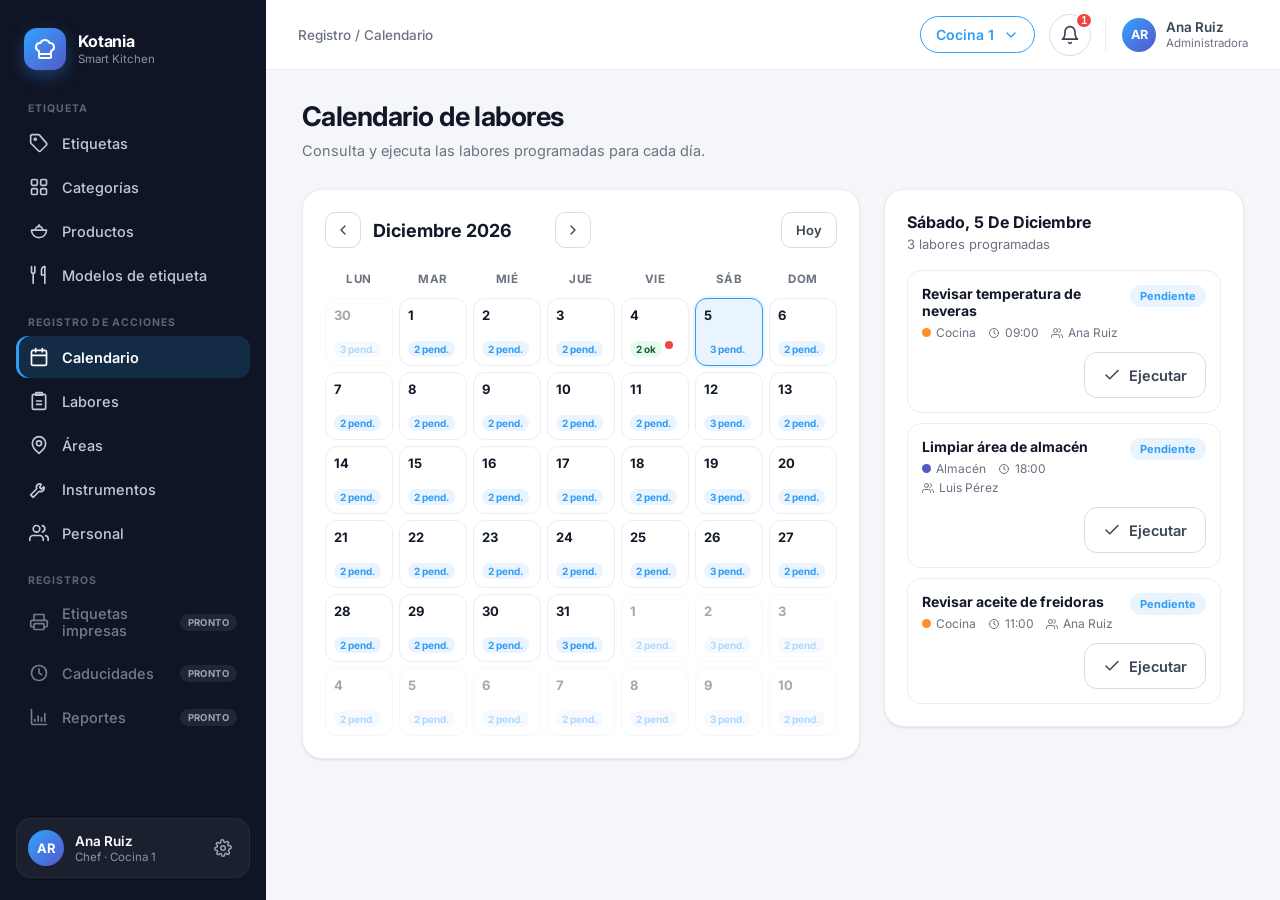
==== calendario/index.html @ cecfdede "feat: implement new modules for calendar, labores, areas, instrumentos, and personal, and reorganize" ====
<!doctype html>
<html lang="es">

<head>
  <meta charset="utf-8">
  <meta name="viewport" content="width=device-width, initial-scale=1">
  <title>Calendario · Kotania</title>
  <link rel="preconnect" href="https://fonts.googleapis.com">
  <link rel="preconnect" href="https://fonts.gstatic.com" crossorigin>
  <link href="https://fonts.googleapis.com/css2?family=Inter:wght@400;500;600;700;800&display=swap" rel="stylesheet">
  <link rel="stylesheet" href="../shared/common.css">
  <link rel="stylesheet" href="../shared/shell.css">
  <link rel="stylesheet" href="./calendario.css">
</head>

<body>
  <script src="../shared/icons.js"></script>
  <div class="app" id="app">
    <aside class="sb" id="sidebar"></aside>
    <main class="main">
      <header class="topbar" id="topbar"></header>
      <div class="content">
        <div class="phead" id="phead"></div>
        <div id="screen-root"></div>
      </div>
    </main>
  </div>
  <script src="../shared/store.js"></script>
  <script src="../shared/shell.js"></script>
  <script src="./calendario.js"></script>
</body>

</html>
---- shared/common.css ----
* {
          box-sizing: border-box
        }

html,
        body {
          margin: 0;
          padding: 0
        }

:root {
          --brand: #2F9CF5;
          --brand-50: #EAF4FE;
          --navy: #0F1524;
          --bg: #F4F6F9;
          --surface: #FFFFFF;
          --line: #EAEDF2;
          --line-2: #D7DCE5;
          --t1: #111827;
          --t2: #3A4453;
          --t3: #6B7280;
          --green: #22C55E;
          --orange: #FF8D28;
          --yellow: #F0B90D;
          --red: #EF4444;
          --purple: #5558C9;
          --teal: #14B8A6;
          --grad: linear-gradient(135deg, #32A3FF 0%, #5558C9 100%);
          --sh-sm: 0 1px 2px rgba(16, 24, 40, .05), 0 1px 3px rgba(16, 24, 40, .05);
          --sh-lg: 0 16px 40px rgba(16, 24, 40, .12);
        }

.ic {
          fill: none;
          stroke: currentColor;
          stroke-width: 2;
          stroke-linecap: round;
          stroke-linejoin: round;
          display: block;
          flex-shrink: 0
        }

.ic12 {
          width: 12px;
          height: 12px
        }

.ic13 {
          width: 13px;
          height: 13px
        }

.ic14 {
          width: 14px;
          height: 14px
        }

.ic15 {
          width: 15px;
          height: 15px
        }

.ic16 {
          width: 16px;
          height: 16px
        }

.ic22 {
          width: 22px;
          height: 22px
        }

.ic18 {
          width: 18px;
          height: 18px
        }

.ic20 {
          width: 20px;
          height: 20px
        }

.ic24 {
          width: 24px;
          height: 24px
        }

.ic28 {
          width: 28px;
          height: 28px
        }

.btn {
          display: inline-flex;
          align-items: center;
          justify-content: center;
          gap: 8px;
          padding: 0 18px;
          height: 46px;
          border-radius: 13px;
          border: 0;
          font-family: inherit;
          font-size: 14.5px;
          font-weight: 600;
          cursor: pointer;
          transition: all .15s;
          white-space: nowrap
        }

.btn-primary {
          background: var(--brand);
          color: #fff;
          box-shadow: 0 6px 16px rgba(47, 156, 245, .32)
        }

.btn-ghost {
          background: #fff;
          color: var(--t2);
          border: 1px solid var(--line-2)
        }

.icb {
          border-radius: 14px;
          display: flex;
          align-items: center;
          justify-content: center;
          color: #fff;
          flex-shrink: 0
        }

.icb44 {
          width: 44px;
          height: 44px;
          border-radius: 12px
        }

.icb50 {
          width: 50px;
          height: 50px;
          border-radius: 15px
        }

.icb62 {
          width: 62px;
          height: 62px;
          border-radius: 18px
        }

.sectionhead {
          display: flex;
          align-items: baseline;
          gap: 12px;
          margin: 0 0 17px
        }

.sectionhead h2 {
          font-size: 17px;
          font-weight: 700;
          color: var(--t1);
          margin: 0;
          letter-spacing: -.01em
        }

.muted {
          color: var(--t3);
          font-size: 13.5px
        }

.dot {
          width: 9px;
          height: 9px;
          border-radius: 50%;
          flex-shrink: 0
        }

.iconbtn {
          width: 35px;
          height: 35px;
          border-radius: 10px;
          border: 1px solid var(--line);
          background: #fff;
          display: flex;
          align-items: center;
          justify-content: center;
          color: var(--t3);
          cursor: pointer;
          transition: all .15s;
          flex-shrink: 0
        }

.chip {
          display: flex;
          align-items: center;
          gap: 9px;
          padding: 6px 15px 6px 6px;
          border-radius: 999px;
          border: 1px solid var(--line);
          background: #fff;
          font-family: inherit;
          font-size: 14px;
          font-weight: 600;
          color: var(--t2);
          cursor: pointer;
          transition: all .15s
        }

.chipicon {
          width: 31px;
          height: 31px;
          border-radius: 999px;
          display: flex;
          align-items: center;
          justify-content: center;
          color: #fff;
          flex-shrink: 0
        }

.procgrid {
          display: grid;
          grid-template-columns: repeat(auto-fill, minmax(308px, 1fr));
          gap: 18px
        }

.proccard {
          background: #fff;
          border: 1px solid var(--line);
          border-radius: 18px;
          padding: 21px;
          box-shadow: var(--sh-sm);
          transition: all .18s
        }

.proccard-head {
          display: flex;
          align-items: center;
          justify-content: space-between;
          margin-bottom: 17px
        }

.procname {
          font-size: 17px;
          font-weight: 700;
          color: var(--t1);
          margin-bottom: 7px
        }

.procdesc {
          font-size: 13.5px;
          color: var(--t3);
          line-height: 1.5;
          margin-bottom: 17px;
          min-height: 40px
        }

.procmeta {
          display: flex;
          gap: 8px;
          margin-bottom: 17px;
          flex-wrap: wrap
        }

.metapill {
          display: flex;
          align-items: center;
          gap: 6px;
          font-size: 12.5px;
          font-weight: 600;
          color: var(--t2);
          background: var(--bg);
          padding: 7px 11px;
          border-radius: 10px;
          white-space: nowrap
        }

.procfoot {
          display: flex;
          align-items: center;
          gap: 8px;
          font-size: 13px;
          color: var(--t3);
          padding-top: 15px;
          border-top: 1px solid var(--line)
        }

.field {
          display: flex;
          flex-direction: column;
          gap: 11px
        }

.field label {
          font-size: 14.5px;
          font-weight: 600;
          color: var(--t2)
        }

.input {
          height: 50px;
          border-radius: 14px;
          border: 1px solid var(--line-2);
          padding: 0 16px;
          font-family: inherit;
          font-size: 15px;
          color: var(--t1);
          outline: 0;
          transition: all .15s;
          width: 100%;
          background: #fff
        }

.swfill-rainbow {
          background: conic-gradient(from 0deg, #EF4444, #FF8D28, #F0B90D, #22C55E, #2F9CF5, #5558C9, #EC4899, #EF4444);
          display: flex;
          align-items: center;
          justify-content: center;
          width: 100%;
          height: 100%;
          border-radius: 50%
        }

.swatch-cpick {
          position: absolute;
          opacity: 0;
          width: 1px;
          height: 1px;
          pointer-events: none;
          top: 0;
          left: 0;
          border: 0;
          padding: 0
        }

.editactions {
          display: flex;
          gap: 14px;
          margin-top: 6px
        }

.editside {
          display: flex;
          flex-direction: column;
          gap: 18px
        }

.sidecard {
          background: #fff;
          border: 1px solid var(--line);
          border-radius: 20px;
          padding: 22px;
          box-shadow: var(--sh-sm)
        }

.sidelabel {
          font-size: 10.5px;
          font-weight: 700;
          letter-spacing: .1em;
          text-transform: uppercase;
          color: var(--t3);
          margin-bottom: 18px
        }

.tipcard {
          background: var(--brand-50);
          border: 1px solid #d4e7fb;
          border-radius: 18px;
          padding: 21px
        }

.tiphead {
          display: flex;
          align-items: center;
          gap: 9px;
          font-weight: 700;
          color: var(--t1);
          font-size: 14.5px;
          margin-bottom: 13px
        }

.tiplist {
          margin: 0;
          padding-left: 19px;
          color: var(--t2);
          font-size: 13.5px;
          line-height: 1.75
        }

.empty {
          display: flex;
          flex-direction: column;
          align-items: center;
          justify-content: center;
          text-align: center;
          padding: 64px 20px;
          background: #fff;
          border: 1px dashed var(--line-2);
          border-radius: 20px
        }

.empty h3 {
          font-size: 16px;
          font-weight: 700;
          color: var(--t2);
          margin: 0 0 6px
        }

.empty p {
          font-size: 13.5px;
          color: var(--t3);
          margin: 0
        }

.compact .statgrid {
          gap: 13px;
          margin-bottom: 26px
        }

.compact .catgrid {
          gap: 13px
        }

.compact .prodgrid {
          gap: 12px
        }

.select {
          height: 50px;
          border-radius: 14px;
          border: 1px solid var(--line-2);
          padding: 0 16px;
          font-family: inherit;
          font-size: 15px;
          color: var(--t1);
          outline: 0;
          width: 100%;
          background: #fff url("data:image/svg+xml,%3Csvg viewBox='0 0 24 24' fill='none' stroke='%236b7280' stroke-width='2' xmlns='http://www.w3.org/2000/svg'%3E%3Cpath d='m6 9 6 6 6-6'/%3E%3C/svg%3E") no-repeat right 14px center/18px;
          appearance: none;
          cursor: pointer;
          transition: all .15s
        }

.textarea {
          border-radius: 14px;
          border: 1px solid var(--line-2);
          padding: 14px 16px;
          font-family: inherit;
          font-size: 15px;
          color: var(--t1);
          outline: 0;
          width: 100%;
          background: #fff;
          resize: vertical;
          min-height: 86px;
          line-height: 1.5;
          transition: all .15s
        }

.toggle {
          position: relative;
          display: inline-flex;
          width: 40px;
          height: 23px;
          flex-shrink: 0
        }

.toggle input {
          opacity: 0;
          width: 0;
          height: 0;
          position: absolute
        }

.tslider {
          position: absolute;
          inset: 0;
          background: #d1d5db;
          border-radius: 999px;
          transition: all .22s;
          cursor: pointer
        }

.tslider::before {
          content: '';
          position: absolute;
          width: 17px;
          height: 17px;
          border-radius: 50%;
          background: #fff;
          top: 3px;
          left: 3px;
          transition: all .22s;
          box-shadow: 0 1px 3px rgba(0, 0, 0, .22)
        }

input:checked+.tslider {
          background: var(--brand)
        }

input:checked+.tslider::before {
          transform: translateX(17px)
        }

.lfield-type {
          height: 40px;
          border-radius: 11px;
          border: 1.5px solid var(--line-2);
          padding: 0 12px;
          font-family: inherit;
          font-size: 13.5px;
          color: var(--t1);
          background: #fff url("data:image/svg+xml,%3Csvg viewBox='0 0 24 24' fill='none' stroke='%236b7280' stroke-width='2' xmlns='http://www.w3.org/2000/svg'%3E%3Cpath d='m6 9 6 6 6-6'/%3E%3C/svg%3E") no-repeat right 10px center/16px;
          appearance: none;
          outline: 0;
          cursor: pointer;
          width: 100%
        }

.typo-row {
          display: flex;
          gap: 8px
        }

.typo-btn {
          display: flex;
          align-items: center;
          gap: 7px;
          padding: 10px 12px;
          border-radius: 11px;
          border: 1.5px solid var(--line-2);
          background: #fff;
          font-family: inherit;
          font-size: 13px;
          color: var(--t2);
          cursor: pointer;
          transition: all .15s;
          flex: 1;
          justify-content: center;
          font-weight: 500
        }

.typo-btn.on {
          border-color: var(--brand);
          background: var(--brand-50);
          color: var(--brand)
        }

.lprev-title {
          font-size: 10.5px;
          font-weight: 700;
          letter-spacing: .1em;
          text-transform: uppercase;
          color: var(--t3);
          margin-bottom: 18px;
          display: flex;
          align-items: center;
          justify-content: space-between
        }

.lr-header {
          display: flex;
          align-items: center;
          padding: 11px 16px;
          min-height: 48px;
          flex-shrink: 0;
          gap: 10px
        }

.lr-logo-ph {
          width: 24px;
          height: 24px;
          border-radius: 5px;
          background: rgba(255, 255, 255, .28);
          display: flex;
          align-items: center;
          justify-content: center;
          font-size: 7px;
          font-weight: 800;
          color: #fff;
          letter-spacing: .04em;
          flex-shrink: 0
        }

.lr-body {
          display: flex;
          flex-direction: column;
          padding: 14px 16px 18px;
          gap: 12px
        }

.lr-divider {
          height: 1px;
          margin: 3px 0;
          opacity: .25;
          flex-shrink: 0
        }

.lr-name-row {
          display: flex;
          align-items: center;
          gap: 8px;
          padding: 3px 0
        }

.lr-row {
          display: flex;
          gap: 16px
        }

.lr-field {
          flex: 1;
          display: flex;
          flex-direction: column;
          gap: 5px;
          min-width: 0
        }

.lr-lbl {
          font-size: 10px;
          text-transform: uppercase;
          letter-spacing: .08em;
          font-weight: 700;
          color: #374151
        }

.lr-val {
          font-size: 13px;
          font-weight: 600;
          letter-spacing: -.01em
        }

.lr-namelbl {
          flex: 1;
          font-size: 10px;
          color: rgba(255, 255, 255, .92);
          font-weight: 700;
          text-transform: uppercase;
          letter-spacing: .1em;
          text-align: center;
          text-shadow: 0 1px 2px rgba(0, 0, 0, .2)
        }

.lr-namebar {
          padding: 8px 16px 14px
        }

.lr-namebar-text {
          font-size: 24px;
          font-weight: 800;
          color: #fff;
          letter-spacing: -.03em;
          line-height: 1.05;
          text-shadow: 0 1px 4px rgba(0, 0, 0, .22);
          width: 100%;
          text-align: center
        }

.modelothumb {
          height: 88px;
          display: flex;
          align-items: center;
          padding: 14px 18px;
          gap: 12px
        }

.modelothumb-name {
          font-size: 15px;
          font-weight: 800;
          color: #fff;
          letter-spacing: -.01em;
          flex: 1;
          text-shadow: 0 1px 3px rgba(0, 0, 0, .25);
          line-height: 1.1
        }

.modelothumb-lines {
          display: flex;
          flex-direction: column;
          gap: 5px;
          opacity: .55
        }

.modelothumb-line {
          height: 7px;
          border-radius: 3px;
          background: rgba(255, 255, 255, .65)
        }

.modelo-scheme {
          font-size: 11.5px;
          font-weight: 600;
          padding: 4px 10px;
          border-radius: 999px;
          background: var(--bg);
          color: var(--t3)
        }

.etiqgrid {
          display: grid;
          grid-template-columns: repeat(auto-fill, minmax(280px, 1fr));
          gap: 18px
        }

.etiqcard {
          background: #fff;
          border: 1px solid var(--line);
          border-radius: 18px;
          overflow: hidden;
          box-shadow: var(--sh-sm);
          transition: all .18s;
          display: flex;
          flex-direction: column
        }

.etiq-mini-header {
          display: flex;
          align-items: center;
          padding: 8px 14px;
          min-height: 32px;
          gap: 8px
        }

.etiq-mini-namelbl {
          flex: 1;
          font-size: 6.5px;
          color: rgba(255, 255, 255, .8);
          font-weight: 700;
          text-transform: uppercase;
          letter-spacing: .1em;
          text-align: center
        }

.etiq-mini-namebar {
          padding: 3px 14px 10px
        }

.etiq-mini-name {
          font-size: 15px;
          font-weight: 800;
          color: #fff;
          letter-spacing: -.02em;
          line-height: 1;
          text-shadow: 0 1px 4px rgba(0, 0, 0, .22)
        }

.etiqcard-body {
          padding: 14px 16px;
          display: flex;
          flex-direction: column;
          gap: 10px;
          flex: 1
        }

.etiq-prodname {
          font-size: 14.5px;
          font-weight: 700;
          color: var(--t1)
        }

.etiq-catrow {
          font-size: 12px;
          color: var(--t3);
          display: flex;
          align-items: center;
          gap: 5px
        }

.etiq-foot {
          display: flex;
          align-items: center;
          justify-content: space-between;
          padding-top: 10px;
          border-top: 1px solid var(--line)
        }

.etiq-modelbadge {
          font-size: 11.5px;
          font-weight: 600;
          padding: 4px 10px;
          border-radius: 999px;
          background: var(--bg);
          color: var(--t2);
          border: 1px solid var(--line)
        }

.etiq-printbtn {
          display: flex;
          align-items: center;
          gap: 6px;
          padding: 8px 14px;
          border-radius: 10px;
          border: 1.5px solid var(--line);
          background: #fff;
          font-family: inherit;
          font-size: 12.5px;
          font-weight: 700;
          color: var(--brand);
          cursor: pointer;
          transition: all .15s
        }

.etiq-creator {
          display: grid;
          grid-template-columns: 1.3fr 1fr;
          gap: 24px;
          align-items: start
        }

.selprod-card {
          display: flex;
          align-items: center;
          gap: 11px;
          padding: 12px 13px;
          border-radius: 13px;
          border: 2px solid var(--line);
          background: var(--bg);
          cursor: pointer;
          transition: all .15s;
          font-family: inherit;
          text-align: left;
          width: 100%
        }

.selprod-card.sel {
          border-color: var(--brand);
          background: var(--brand-50)
        }

.selmod-card {
          border-radius: 13px;
          border: 2px solid var(--line);
          overflow: hidden;
          cursor: pointer;
          transition: all .15s;
          width: 100%;
          background: transparent;
          font-family: inherit;
          text-align: left;
          display: block
        }

.selmod-card.sel {
          border-color: var(--brand);
          box-shadow: 0 0 0 3px var(--brand-50)
        }

.selmod-thumb {
          height: 52px;
          display: flex;
          align-items: center;
          padding: 10px 13px
        }

.selmod-name {
          font-size: 13px;
          font-weight: 800;
          color: #fff;
          text-shadow: 0 1px 3px rgba(0, 0, 0, .22);
          letter-spacing: -.01em
        }

.selmod-body {
          padding: 10px 13px;
          background: #fff
        }

.selmod-desc {
          font-size: 11.5px;
          color: var(--t3);
          line-height: 1.35
        }

.etiq-prev-sticky {
          position: sticky;
          top: 24px;
          display: flex;
          flex-direction: column;
          gap: 16px
        }

.etiq-big-render {
          border-radius: 16px;
          overflow: hidden;
          box-shadow: 0 8px 32px rgba(0, 0, 0, .15);
          border: 2px solid rgba(0, 0, 0, .06)
        }

.etiq-big-header {
          display: flex;
          align-items: center;
          padding: 13px 20px;
          min-height: 52px;
          gap: 10px
        }

.etiq-big-namelbl {
          flex: 1;
          font-size: 11px;
          color: rgba(255, 255, 255, .92);
          font-weight: 700;
          text-transform: uppercase;
          letter-spacing: .12em;
          text-align: center;
          text-shadow: 0 1px 2px rgba(0, 0, 0, .2)
        }

.etiq-big-namebar {
          padding: 8px 20px 16px
        }

.etiq-big-name {
          font-size: 28px;
          font-weight: 800;
          color: #fff;
          letter-spacing: -.03em;
          line-height: 1;
          text-shadow: 0 2px 6px rgba(0, 0, 0, .2);
          width: 100%;
          text-align: center
        }

.etiq-big-body {
          padding: 14px 20px 20px;
          background: #fff;
          display: flex;
          flex-direction: column;
          gap: 12px
        }

.etiq-big-row {
          display: flex;
          gap: 18px
        }

.etiq-big-field {
          flex: 1;
          display: flex;
          flex-direction: column;
          gap: 5px
        }

.etiq-big-val {
          font-size: 15px;
          font-weight: 600;
          letter-spacing: -.01em
        }

.etiq-statsbar {
          display: grid;
          grid-template-columns: repeat(3, 1fr);
          gap: 14px;
          margin-bottom: 22px
        }

.etiq-stat {
          display: flex;
          align-items: center;
          gap: 14px;
          background: #fff;
          border: 1px solid var(--line);
          border-radius: 16px;
          padding: 16px 18px;
          box-shadow: var(--sh-sm)
        }

.etiq-stat-ico {
          width: 42px;
          height: 42px;
          border-radius: 12px;
          display: flex;
          align-items: center;
          justify-content: center;
          flex-shrink: 0
        }

.etiq-stat-val {
          font-size: 22px;
          font-weight: 800;
          color: var(--t1);
          letter-spacing: -.02em;
          line-height: 1
        }

.etiq-stat-lbl {
          font-size: 12px;
          color: var(--t3);
          margin-top: 3px
        }

.etiq-catscroll {
          display: flex;
          gap: 8px;
          overflow-x: auto;
          padding-bottom: 2px;
          margin-bottom: 18px;
          -ms-overflow-style: none;
          scrollbar-width: none
        }

.etiq-catscroll::-webkit-scrollbar {
          display: none
        }

.ecatchip {
          display: flex;
          align-items: center;
          gap: 7px;
          height: 36px;
          padding: 0 13px;
          border-radius: 999px;
          border: 1.5px solid var(--line-2);
          background: #fff;
          font-family: inherit;
          font-size: 13px;
          font-weight: 600;
          color: var(--t2);
          cursor: pointer;
          transition: all .15s;
          white-space: nowrap;
          flex-shrink: 0
        }

.ecatchip.on {
          border-color: var(--brand);
          background: var(--brand-50);
          color: var(--brand)
        }

.etiq-filter-badge {
          background: var(--brand);
          color: #fff;
          font-size: 10px;
          font-weight: 700;
          border-radius: 999px;
          padding: 1px 6px;
          line-height: 1.4
        }

.etiq-filter-sect {
          display: flex;
          flex-direction: column;
          gap: 8px
        }

.etiq-filter-sect-lbl {
          font-size: 11px;
          font-weight: 700;
          text-transform: uppercase;
          letter-spacing: .06em;
          color: var(--t3)
        }

.etiq-filter-chips {
          display: flex;
          flex-wrap: wrap;
          gap: 6px
        }

.prod-pager-dot {
          width: 7px;
          height: 7px;
          border-radius: 50%;
          background: var(--line-2);
          transition: all .15s
        }

.prod-pager-dot.on {
          background: var(--brand);
          width: 18px;
          border-radius: 4px
        }

.selmod-v2 {
          border-radius: 14px;
          border: 2px solid var(--line);
          overflow: hidden;
          cursor: pointer;
          transition: all .15s;
          width: 100%;
          background: #fff;
          font-family: inherit;
          text-align: left;
          display: flex;
          align-items: stretch
        }

.selmod-v2.sel {
          border-color: var(--brand);
          box-shadow: 0 0 0 3px var(--brand-50)
        }

.selmod-v2 {
          align-items: stretch
        }

.prev-field-wrap {
          position: relative
        }

.prev-field-btn {
          display: flex;
          flex-direction: column;
          gap: 3px;
          flex: 1;
          cursor: pointer;
          border-radius: 8px;
          padding: 4px 6px;
          margin: -4px -6px;
          transition: background .12s;
          text-align: left;
          border: 0;
          background: transparent;
          font-family: inherit;
          width: 100%
        }

.prev-field-btn:hover {
          background: rgba(47, 156, 245, .08)
        }

.prev-field-edit {
          position: absolute;
          top: calc(100% + 5px);
          left: 0;
          z-index: 60;
          background: #fff;
          border: 1.5px solid var(--brand);
          border-radius: 13px;
          box-shadow: 0 8px 28px rgba(16, 24, 40, .16);
          padding: 14px;
          min-width: 200px;
          display: flex;
          flex-direction: column;
          gap: 10px
        }

.prev-field-input {
          height: 40px;
          border-radius: 10px;
          border: 1.5px solid var(--line-2);
          padding: 0 12px;
          font-family: inherit;
          font-size: 14px;
          color: var(--t1);
          outline: 0;
          width: 100%;
          background: #fff;
          transition: border-color .15s
        }

.prev-field-input:focus {
          border-color: var(--brand)
        }

.prev-name-row {
          display: flex;
          align-items: center;
          padding: 6px 0;
          gap: 8px
        }

.ec-field-pop {
          position: absolute;
          top: calc(100% + 6px);
          left: 0;
          z-index: 60;
          background: #fff;
          border: 1.5px solid var(--brand);
          border-radius: 13px;
          box-shadow: 0 10px 30px rgba(16, 24, 40, .18);
          padding: 14px;
          min-width: 210px;
          display: flex;
          flex-direction: column;
          gap: 10px;
          cursor: default
        }

@media (max-width: 768px) {

  .procgrid {
              grid-template-columns: 1fr
            }

  .etiqgrid {
              grid-template-columns: 1fr
            }

  .editside {
              position: static !important
            }

  .etiq-creator {
              grid-template-columns: 1fr
            }

  .sectionhead {
              flex-wrap: wrap;
              gap: 6px
            }

  .btn {
              height: 42px;
              font-size: 14px;
              padding: 0 14px
            }

  .sidecard {
              padding: 18px
            }

  /* Botones guardar/cancelar apilados */
            .editactions {
              flex-direction: column
            }

  .editactions .btn {
              width: 100%
            }

  /* Pills de proceso/producto más compactas */
            .procmeta {
              gap: 6px
            }

  /* Modelo card thumbnail más compacto */
            .modelothumb {
              height: 72px;
              padding: 12px 14px
            }

  /* Prevenir scroll horizontal global */
            html,
            body {
              overflow-x: hidden
            }

}

.editwrap {
          display: grid;
          grid-template-columns: 1.45fr 1fr;
          gap: 24px;
          align-items: start
        }

.editcard {
          background: #fff;
          border: 1px solid var(--line);
          border-radius: 20px;
          padding: 28px;
          box-shadow: var(--sh-sm);
          display: flex;
          flex-direction: column;
          gap: 26px
        }

.swatches {
          display: flex;
          flex-wrap: wrap;
          gap: 13px
        }

.swatch {
          width: 42px;
          height: 42px;
          border-radius: 50%;
          border: 0;
          background: transparent;
          padding: 4px;
          cursor: pointer;
          display: flex;
          align-items: center;
          justify-content: center;
          transition: all .12s
        }

.swfill {
          width: 100%;
          height: 100%;
          border-radius: 50%
        }

.ig-wrap {
          display: flex;
          flex-direction: column;
          gap: 14px
        }

.ig-toprow {
          display: flex;
          align-items: center;
          gap: 12px
        }

.ig-search {
          flex: 1;
          display: flex;
          align-items: center;
          gap: 10px;
          background: var(--bg);
          border: 1px solid var(--line);
          border-radius: 11px;
          padding: 0 14px;
          height: 42px
        }

.ig-search input {
          flex: 1;
          border: 0;
          outline: 0;
          font-family: inherit;
          font-size: 14px;
          background: transparent;
          color: var(--t1)
        }

.iconpick {
          display: grid;
          grid-template-columns: repeat(auto-fill, minmax(78px, 1fr));
          gap: 10px
        }

.iconopt {
          border-radius: 16px;
          border: 1.5px solid var(--line-2);
          background: #fff;
          display: flex;
          flex-direction: column;
          align-items: center;
          justify-content: center;
          gap: 5px;
          color: var(--t2);
          cursor: pointer;
          transition: all .15s;
          padding: 12px 4px 8px;
          min-height: 76px
        }

.iconopt.on {
          border-color: var(--brand);
          background: var(--brand-50);
          color: var(--brand)
        }

.iconlabel {
          font-size: 10px;
          font-weight: 500;
          color: inherit;
          text-align: center;
          line-height: 1.2;
          white-space: nowrap;
          overflow: hidden;
          text-overflow: ellipsis;
          width: 100%;
          padding: 0 4px
        }

.iconopt-upload {
          border-style: dashed;
          color: var(--t3)
        }

.pvcard {
          display: flex;
          flex-direction: column;
          align-items: flex-start;
          border: 1px dashed var(--line-2);
          border-radius: 18px;
          padding: 22px
        }

@media (max-width: 768px) {

  .editwrap {
              grid-template-columns: 1fr
            }

  .swatches {
              gap: 8px
            }

  .iconpick {
              grid-template-columns: repeat(auto-fill, minmax(70px, 1fr))
            }

  .editcard {
              padding: 20px
            }

  .ig-toprow {
              flex-wrap: wrap
            }

}

.toolbar {
          display: flex;
          align-items: center;
          gap: 14px;
          margin-bottom: 22px
        }

.searchbar {
          flex: 1;
          display: flex;
          align-items: center;
          gap: 12px;
          background: #fff;
          border: 1px solid var(--line-2);
          border-radius: 14px;
          padding: 0 17px;
          height: 50px;
          box-shadow: var(--sh-sm)
        }

.searchbar input {
          flex: 1;
          border: 0;
          outline: 0;
          font-family: inherit;
          font-size: 14.5px;
          color: var(--t1);
          background: transparent
        }

.searchbar .ic {
          color: var(--t3)
        }

.iconbtn-lg {
          width: 50px;
          height: 50px;
          border-radius: 14px;
          border: 1px solid var(--line-2);
          background: #fff;
          display: flex;
          align-items: center;
          justify-content: center;
          color: var(--t2);
          cursor: pointer;
          box-shadow: var(--sh-sm)
        }

.chips {
          display: flex;
          flex-wrap: wrap;
          gap: 10px;
          margin-bottom: 30px
        }

.prod-filter-wrap {
          position: relative;
          flex-shrink: 0
        }

.prod-filter-drop {
          position: absolute;
          top: calc(100% + 8px);
          right: 0;
          z-index: 50;
          background: #fff;
          border: 1.5px solid var(--line);
          border-radius: 18px;
          box-shadow: 0 12px 40px rgba(16, 24, 40, .15);
          padding: 18px;
          min-width: 260px;
          max-width: calc(100vw - 32px);
          display: flex;
          flex-direction: column;
          gap: 14px
        }

.prod-filter-btn.prod-filter-active {
          border-color: var(--brand);
          color: var(--brand);
          background: var(--brand-50)
        }

.catpicker {
          position: relative
        }

.catpick-btn {
          display: flex;
          align-items: center;
          gap: 12px;
          width: 100%;
          height: 50px;
          border-radius: 14px;
          border: 1.5px solid var(--line-2);
          padding: 0 16px;
          background: #fff;
          cursor: pointer;
          transition: all .15s;
          font-family: inherit;
          font-size: 15px;
          text-align: left
        }

.catpick-btn.open {
          border-color: var(--brand);
          box-shadow: 0 0 0 4px var(--brand-50)
        }

.catpick-preview {
          width: 34px;
          height: 34px;
          border-radius: 10px;
          display: flex;
          align-items: center;
          justify-content: center;
          color: #fff;
          flex-shrink: 0
        }

.catpick-name {
          flex: 1;
          font-weight: 600;
          color: var(--t1);
          font-size: 15px
        }

.catpick-placeholder {
          flex: 1;
          color: var(--t3);
          font-size: 15px
        }

.catdrop {
          position: absolute;
          top: calc(100% + 8px);
          left: 0;
          right: 0;
          background: #fff;
          border: 1px solid var(--line);
          border-radius: 18px;
          box-shadow: 0 20px 48px rgba(16, 24, 40, .14);
          padding: 12px;
          z-index: 40;
          display: grid;
          grid-template-columns: 1fr 1fr;
          gap: 8px
        }

.catdrop-item {
          display: flex;
          align-items: center;
          gap: 11px;
          padding: 12px 13px;
          border-radius: 13px;
          border: 1.5px solid transparent;
          background: var(--bg);
          cursor: pointer;
          transition: all .15s;
          font-family: inherit;
          text-align: left;
          width: 100%
        }

.catdrop-item.on {
          border-color: var(--brand);
          background: var(--brand-50)
        }

.catdrop-icon {
          width: 38px;
          height: 38px;
          border-radius: 11px;
          display: flex;
          align-items: center;
          justify-content: center;
          color: #fff;
          flex-shrink: 0
        }

.catdrop-name {
          font-size: 14px;
          font-weight: 700;
          color: var(--t1);
          line-height: 1.2
        }

.catdrop-sub {
          font-size: 12px;
          color: var(--t3);
          margin-top: 2px
        }

@media (max-width: 768px) {

  .chips {
              flex-wrap: nowrap;
              overflow-x: auto;
              -ms-overflow-style: none;
              scrollbar-width: none;
              padding-bottom: 4px
            }

  .chips::-webkit-scrollbar {
              display: none
            }

  .chips-desktop {
              display: none
            }

  .toolbar {
              flex-wrap: wrap
            }

  .searchbar {
              height: 44px
            }

  .iconbtn-lg {
              width: 44px;
              height: 44px;
              flex-shrink: 0
            }

  .catdrop {
              grid-template-columns: 1fr;
              max-height: 280px;
              overflow-y: auto
            }

}

.labelsec {
          padding-bottom: 24px;
          margin-bottom: 24px;
          border-bottom: 1px solid var(--line)
        }

.labelsec-title {
          font-size: 14px;
          font-weight: 700;
          color: var(--t1);
          margin-bottom: 17px;
          display: flex;
          align-items: center;
          gap: 9px
        }

.rowbuilder {
          display: flex;
          flex-direction: column;
          gap: 9px
        }

.row-add-btn {
          display: flex;
          align-items: center;
          justify-content: center;
          gap: 8px;
          width: 100%;
          padding: 12px;
          border: 1.5px dashed var(--line-2);
          border-radius: 13px;
          background: transparent;
          color: var(--t3);
          font-family: inherit;
          font-size: 13.5px;
          font-weight: 600;
          cursor: pointer;
          transition: all .15s
        }

.lrow {
          border: 1.5px solid var(--line);
          border-radius: 13px;
          background: #fff;
          transition: border-color .15s
        }

.lrow-head {
          display: flex;
          align-items: center;
          gap: 10px;
          padding: 11px 14px;
          border-radius: 11px 11px 0 0
        }

.lrow-label {
          font-size: 13px;
          font-weight: 600;
          color: var(--t2);
          flex: 1
        }

.lrow-body {
          padding: 13px 14px;
          display: flex;
          gap: 10px;
          border-top: 1px solid var(--line);
          background: #fafbfd
        }

.lfield {
          flex: 1;
          display: flex;
          flex-direction: column;
          gap: 6px
        }

.lfield label {
          font-size: 11px;
          font-weight: 700;
          color: var(--t3);
          text-transform: uppercase;
          letter-spacing: .08em
        }

.colstoggle {
          display: flex;
          border: 1.5px solid var(--line-2);
          border-radius: 10px;
          overflow: hidden
        }

.coltbtn {
          padding: 7px 11px;
          border: 0;
          background: transparent;
          font-family: inherit;
          font-size: 12px;
          font-weight: 600;
          color: var(--t3);
          cursor: pointer;
          transition: all .15s;
          white-space: nowrap
        }

.coltbtn.on {
          background: var(--brand);
          color: #fff
        }

@media (max-width: 768px) {

  .lrow-head {
              flex-wrap: wrap;
              gap: 8px
            }

  .lrow-body {
              flex-wrap: wrap
            }

  .lfield {
              min-width: 120px
            }

}

.daysgrid {
          display: grid;
          grid-template-columns: repeat(auto-fill, minmax(190px, 1fr));
          gap: 14px
        }

.daysfield {
          display: flex;
          flex-direction: column;
          gap: 7px
        }

.daysfield label {
          font-size: 13px;
          font-weight: 600;
          color: var(--t2);
          line-height: 1.35
        }

.daysfield .sub {
          font-size: 11.5px;
          color: var(--t3);
          font-weight: 400
        }

.daysinput {
          height: 44px;
          border-radius: 12px;
          border: 1.5px solid var(--line-2);
          padding: 0 14px;
          font-family: inherit;
          font-size: 15px;
          font-weight: 600;
          color: var(--t1);
          outline: 0;
          width: 100%;
          background: #fff;
          transition: border-color .15s
        }

.modelo-chips-row {
          display: flex;
          flex-wrap: wrap;
          gap: 8px;
          margin-bottom: 20px
        }

@media (max-width: 768px) {

  .daysgrid {
              grid-template-columns: 1fr
            }

  .modelo-chips-row {
              flex-wrap: nowrap;
              overflow-x: auto;
              -ms-overflow-style: none;
              scrollbar-width: none;
              padding-bottom: 4px
            }

  .modelo-chips-row::-webkit-scrollbar {
              display: none
            }

}
---- shared/shell.css ----
.app {
          display: flex;
          height: 100vh;
          width: 100vw;
          background: var(--bg);
          color: var(--t1);
          font-family: Inter, system-ui, -apple-system, sans-serif;
          overflow: hidden;
          -webkit-font-smoothing: antialiased
        }

.sb {
          width: 266px;
          flex-shrink: 0;
          background: var(--navy);
          color: #fff;
          display: flex;
          flex-direction: column;
          padding: 22px 16px;
          overflow-y: auto
        }

.brand {
          display: flex;
          align-items: center;
          gap: 12px;
          padding: 6px 8px 14px
        }

.brandmark {
          width: 42px;
          height: 42px;
          border-radius: 13px;
          background: var(--grad);
          display: flex;
          align-items: center;
          justify-content: center;
          color: #fff;
          box-shadow: 0 6px 16px rgba(50, 120, 220, .4)
        }

.brandname {
          font-weight: 700;
          font-size: 16px;
          line-height: 1.15;
          letter-spacing: -.01em
        }

.brandsub {
          font-size: 11.5px;
          color: #8b94a6;
          margin-top: 2px
        }

.navlabel {
          font-size: 10.5px;
          font-weight: 700;
          letter-spacing: .1em;
          text-transform: uppercase;
          color: #5b657a;
          padding: 18px 12px 7px
        }

.navitem {
          display: flex;
          align-items: center;
          gap: 13px;
          width: 100%;
          padding: 11px 13px;
          border-radius: 12px;
          border: 0;
          background: transparent;
          color: #c2c9d6;
          font-family: inherit;
          font-size: 14.5px;
          font-weight: 500;
          cursor: pointer;
          text-align: left;
          text-decoration: none;
          transition: all .15s;
          margin-bottom: 2px
        }

.navitem.on {
          background: rgba(47, 156, 245, .16);
          color: #fff;
          font-weight: 600;
          box-shadow: inset 3px 0 0 var(--brand)
        }

.navitem.soon {
          color: #727c90;
          cursor: default
        }

.soonpill {
          margin-left: auto;
          font-size: 9.5px;
          font-weight: 700;
          letter-spacing: .04em;
          color: #9aa3b2;
          background: rgba(255, 255, 255, .07);
          padding: 3px 8px;
          border-radius: 999px
        }

.usercard {
          margin-top: auto;
          display: flex;
          align-items: center;
          gap: 11px;
          padding: 11px;
          border-radius: 15px;
          background: rgba(255, 255, 255, .05);
          border: 1px solid rgba(255, 255, 255, .05)
        }

.avatar {
          border-radius: 50%;
          background: var(--grad);
          color: #fff;
          display: flex;
          align-items: center;
          justify-content: center;
          font-weight: 700;
          flex-shrink: 0
        }

.av36 {
          width: 36px;
          height: 36px;
          font-size: 13px
        }

.av34 {
          width: 34px;
          height: 34px;
          font-size: 12.5px
        }

.uc-name {
          font-size: 13.5px;
          font-weight: 600;
          color: #fff
        }

.uc-role {
          font-size: 11.5px;
          color: #8b94a6;
          margin-top: 1px
        }

.ucbtn {
          margin-left: auto;
          width: 30px;
          height: 30px;
          border-radius: 9px;
          border: 0;
          background: transparent;
          color: #9aa3b2;
          display: flex;
          align-items: center;
          justify-content: center;
          cursor: pointer
        }

.main {
          flex: 1;
          display: flex;
          flex-direction: column;
          min-width: 0
        }

.topbar {
          height: 70px;
          flex-shrink: 0;
          display: flex;
          align-items: center;
          justify-content: space-between;
          padding: 0 32px;
          background: var(--surface);
          border-bottom: 1px solid var(--line);
          z-index: 10
        }

.crumb {
          font-size: 13.5px;
          color: var(--t3);
          font-weight: 500
        }

.tbr {
          display: flex;
          align-items: center;
          gap: 14px
        }

.kpick {
          position: relative
        }

.kbtn {
          display: flex;
          align-items: center;
          gap: 9px;
          padding: 9px 15px;
          border-radius: 999px;
          border: 1.5px solid var(--brand);
          background: #fff;
          color: var(--brand);
          font-weight: 600;
          font-size: 14px;
          font-family: inherit;
          cursor: pointer;
          white-space: nowrap
        }

.kmenu {
          position: absolute;
          top: 48px;
          right: 0;
          background: #fff;
          border: 1px solid var(--line);
          border-radius: 14px;
          box-shadow: var(--sh-lg);
          padding: 6px;
          min-width: 188px;
          z-index: 30
        }

.kitem {
          display: flex;
          align-items: center;
          justify-content: space-between;
          gap: 8px;
          width: 100%;
          padding: 10px 12px;
          border: 0;
          background: transparent;
          border-radius: 10px;
          font-family: inherit;
          font-size: 14px;
          color: var(--t2);
          cursor: pointer;
          font-weight: 500
        }

.kitem.on {
          color: var(--brand);
          font-weight: 600;
          background: var(--brand-50)
        }

.bell {
          position: relative;
          width: 42px;
          height: 42px;
          border-radius: 50%;
          border: 1px solid var(--line-2);
          background: #fff;
          display: flex;
          align-items: center;
          justify-content: center;
          color: var(--t2);
          cursor: pointer
        }

.bdot {
          position: absolute;
          top: -3px;
          right: -3px;
          min-width: 17px;
          height: 17px;
          border-radius: 999px;
          background: var(--red);
          color: #fff;
          font-size: 10px;
          font-weight: 700;
          display: flex;
          align-items: center;
          justify-content: center;
          padding: 0 4px;
          border: 2px solid #fff
        }

.userchip {
          display: flex;
          align-items: center;
          gap: 10px;
          cursor: pointer;
          border-left: 1px solid var(--line);
          padding-left: 16px
        }

.uc2-name {
          font-size: 13.5px;
          font-weight: 600;
          color: var(--t2)
        }

.uc2-role {
          font-size: 11.5px;
          color: var(--t3);
          margin-top: 1px
        }

.content {
          flex: 1;
          overflow-y: auto;
          padding: 30px 36px 56px
        }

.phead {
          display: flex;
          align-items: flex-start;
          justify-content: space-between;
          gap: 24px;
          margin-bottom: 28px
        }

.phead h1 {
          font-size: 27px;
          font-weight: 700;
          color: var(--t1);
          margin: 0 0 7px;
          letter-spacing: -.02em
        }

.phead p {
          font-size: 14.5px;
          color: var(--t3);
          margin: 0;
          max-width: 540px;
          line-height: 1.45
        }

.pha {
          display: flex;
          align-items: center;
          gap: 12px;
          flex-shrink: 0
        }

.btn-danger {
          background: #fff;
          color: var(--red);
          border: 1px solid #f1cbcb
        }

.compact .content {
          padding: 22px 26px 40px
        }

.compact .procgrid {
          gap: 13px
        }

.compact .phead {
          margin-bottom: 20px
        }

.hamburger-btn {
          display: none;
          width: 38px;
          height: 38px;
          border-radius: 10px;
          border: 1px solid var(--line-2);
          background: #fff;
          color: var(--t2);
          align-items: center;
          justify-content: center;
          cursor: pointer;
          flex-shrink: 0
        }

.sb-backdrop {
          display: none;
          position: fixed;
          inset: 0;
          background: rgba(15, 21, 36, .5);
          z-index: 190
        }

.sb-backdrop.open {
          display: block
        }

.sb-close {
          display: none;
          margin-left: auto;
          width: 30px;
          height: 30px;
          border-radius: 9px;
          border: 0;
          background: rgba(255, 255, 255, .08);
          color: #c2c9d6;
          align-items: center;
          justify-content: center;
          cursor: pointer;
          flex-shrink: 0
        }

@media (max-width: 768px) {

  .sb {
              display: flex;
              position: fixed;
              top: 0;
              left: 0;
              height: 100vh;
              z-index: 200;
              transform: translateX(-100%);
              transition: transform .25s ease;
              box-shadow: 0 0 40px rgba(0, 0, 0, .3)
            }

  .sb.open {
              transform: translateX(0)
            }

  .sb-close {
              display: flex
            }

  .hamburger-btn {
              display: flex
            }

  .topbar {
              height: 56px;
              padding: 0 16px;
              justify-content: flex-start;
              gap: 12px
            }

  .tbr {
              margin-left: auto
            }

  .topbar .userchip {
              display: none
            }

  .topbar .kpick {
              display: none
            }

  .content {
              padding: 20px 16px 40px
            }

  .phead {
              flex-direction: column;
              gap: 12px;
              margin-bottom: 20px
            }

  .phead h1 {
              font-size: 22px
            }

  .pha {
              width: 100%
            }

  .pha .btn {
              flex: 1
            }

  .tbr {
              gap: 8px
            }

  .bell {
              width: 36px;
              height: 36px;
              flex-shrink: 0
            }

  .kbtn {
              padding: 7px 11px;
              font-size: 13px
            }

  .sb {
              padding-bottom: calc(22px + env(safe-area-inset-bottom))
            }

}
---- calendario/calendario.css ----
.cal-wrap {
          display: grid;
          grid-template-columns: 1fr 360px;
          gap: 24px;
          align-items: start
        }

.cal-card {
          background: #fff;
          border: 1px solid var(--line);
          border-radius: 20px;
          padding: 22px;
          box-shadow: var(--sh-sm)
        }

.cal-head {
          display: flex;
          align-items: center;
          gap: 12px;
          margin-bottom: 18px
        }

.cal-month-label {
          font-size: 18px;
          font-weight: 700;
          color: var(--t1);
          text-transform: capitalize;
          min-width: 170px
        }

.cal-nav-btn {
          width: 36px;
          height: 36px;
          border-radius: 10px;
          border: 1px solid var(--line-2);
          background: #fff;
          color: var(--t2);
          display: flex;
          align-items: center;
          justify-content: center;
          cursor: pointer
        }

.cal-today-btn {
          height: 36px;
          padding: 0 14px;
          border-radius: 10px;
          border: 1px solid var(--line-2);
          background: #fff;
          color: var(--t2);
          font-family: inherit;
          font-size: 13px;
          font-weight: 600;
          cursor: pointer;
          margin-left: auto
        }

.cal-weekdays {
          display: grid;
          grid-template-columns: repeat(7, 1fr);
          gap: 6px;
          margin-bottom: 6px
        }

.cal-weekday {
          text-align: center;
          font-size: 11.5px;
          font-weight: 700;
          color: var(--t3);
          text-transform: uppercase;
          letter-spacing: .04em;
          padding: 6px 0
        }

.cal-grid {
          display: grid;
          grid-template-columns: repeat(7, 1fr);
          gap: 6px
        }

.cal-cell {
          aspect-ratio: 1;
          border-radius: 12px;
          border: 1.5px solid var(--line);
          background: #fff;
          padding: 8px;
          display: flex;
          flex-direction: column;
          gap: 4px;
          cursor: pointer;
          transition: all .15s;
          min-height: 64px;
          min-width: 0;
          overflow: hidden
        }

.cal-cell:hover {
          border-color: var(--line-2);
          background: var(--bg)
        }

.cal-cell.other-month {
          opacity: .38
        }

.cal-cell.today {
          border-color: var(--brand);
          box-shadow: 0 0 0 2px var(--brand-50)
        }

.cal-cell.selected {
          background: var(--brand-50);
          border-color: var(--brand)
        }

.cal-cell-num {
          font-size: 13px;
          font-weight: 700;
          color: var(--t1)
        }

.cal-cell-badges {
          display: flex;
          flex-wrap: wrap;
          gap: 3px;
          margin-top: auto
        }

.cal-badge {
          font-size: 10px;
          font-weight: 700;
          padding: 2px 6px;
          border-radius: 999px;
          white-space: nowrap
        }

.cal-badge-pending {
          background: var(--brand-50);
          color: var(--brand)
        }

.cal-badge-done {
          background: #e7f9ee;
          color: #166534
        }

.cal-badge-alert {
          width: 8px;
          height: 8px;
          padding: 0;
          border-radius: 50%;
          background: var(--red)
        }

.cal-panel-date {
          font-size: 16px;
          font-weight: 700;
          color: var(--t1);
          margin-bottom: 4px;
          text-transform: capitalize
        }

.cal-panel-sub {
          font-size: 13px;
          color: var(--t3);
          margin-bottom: 18px
        }

.cal-occ-list {
          display: flex;
          flex-direction: column;
          gap: 10px
        }

.cal-occ-item {
          border: 1.5px solid var(--line);
          border-radius: 14px;
          padding: 14px
        }

.cal-occ-top {
          display: flex;
          align-items: flex-start;
          justify-content: space-between;
          gap: 8px
        }

.cal-occ-name {
          font-size: 14px;
          font-weight: 700;
          color: var(--t1)
        }

.cal-occ-meta {
          display: flex;
          flex-wrap: wrap;
          align-items: center;
          gap: 4px 12px;
          font-size: 12px;
          color: var(--t3);
          margin-top: 6px
        }

.cal-occ-meta-item {
          display: flex;
          align-items: center;
          gap: 5px
        }

.cal-status-pill {
          font-size: 11px;
          font-weight: 700;
          padding: 4px 10px;
          border-radius: 999px;
          white-space: nowrap;
          flex-shrink: 0
        }

.cal-status-pill.pendiente {
          background: var(--brand-50);
          color: var(--brand)
        }

.cal-status-pill.completada {
          background: #e7f9ee;
          color: #166534
        }

.cal-status-pill.incidencia {
          background: #fdeaea;
          color: var(--red)
        }

.cal-occ-actions {
          margin-top: 12px;
          display: flex;
          justify-content: flex-end
        }

.exec-item {
          border: 1.5px solid var(--line);
          border-radius: 14px;
          padding: 16px;
          margin-bottom: 12px
        }

.exec-item-head {
          display: flex;
          align-items: center;
          gap: 10px;
          margin-bottom: 12px
        }

.exec-item-label {
          font-size: 14px;
          font-weight: 700;
          color: var(--t1);
          flex: 1
        }

.exec-item-hint {
          font-size: 12px;
          color: var(--t3);
          margin-bottom: 10px
        }

.status-toggle {
          display: flex;
          border: 1.5px solid var(--line-2);
          border-radius: 10px;
          overflow: hidden;
          margin-top: 12px
        }

.status-btn {
          flex: 1;
          padding: 9px 6px;
          border: 0;
          background: transparent;
          font-family: inherit;
          font-size: 12.5px;
          font-weight: 700;
          color: var(--t3);
          cursor: pointer;
          transition: all .15s;
          border-right: 1px solid var(--line-2)
        }

.status-btn:last-child {
          border-right: 0
        }

.status-btn.ok.on {
          background: #22C55E;
          color: #fff
        }

.status-btn.incidencia.on {
          background: var(--red);
          color: #fff
        }

.status-btn.na.on {
          background: var(--t3);
          color: #fff
        }

@media (max-width: 768px) {

  .cal-wrap {
              grid-template-columns: 1fr
            }

  .cal-weekdays,
  .cal-grid {
              gap: 3px
            }

  .cal-weekday {
              font-size: 9.5px;
              padding: 4px 0
            }

  .cal-cell {
              min-height: 44px;
              padding: 4px 2px;
              border-radius: 8px;
              gap: 2px
            }

  .cal-cell-num {
              font-size: 11px
            }

  .cal-cell-badges {
              gap: 2px
            }

  .cal-badge {
              font-size: 8px;
              padding: 1px 3px;
              white-space: normal;
              line-height: 1.15;
              text-align: center
            }

  .cal-badge-alert {
              width: 6px;
              height: 6px
            }

  .cal-month-label {
              font-size: 15px;
              min-width: 0;
              flex: 1
            }

  .cal-card {
              padding: 12px
            }

}
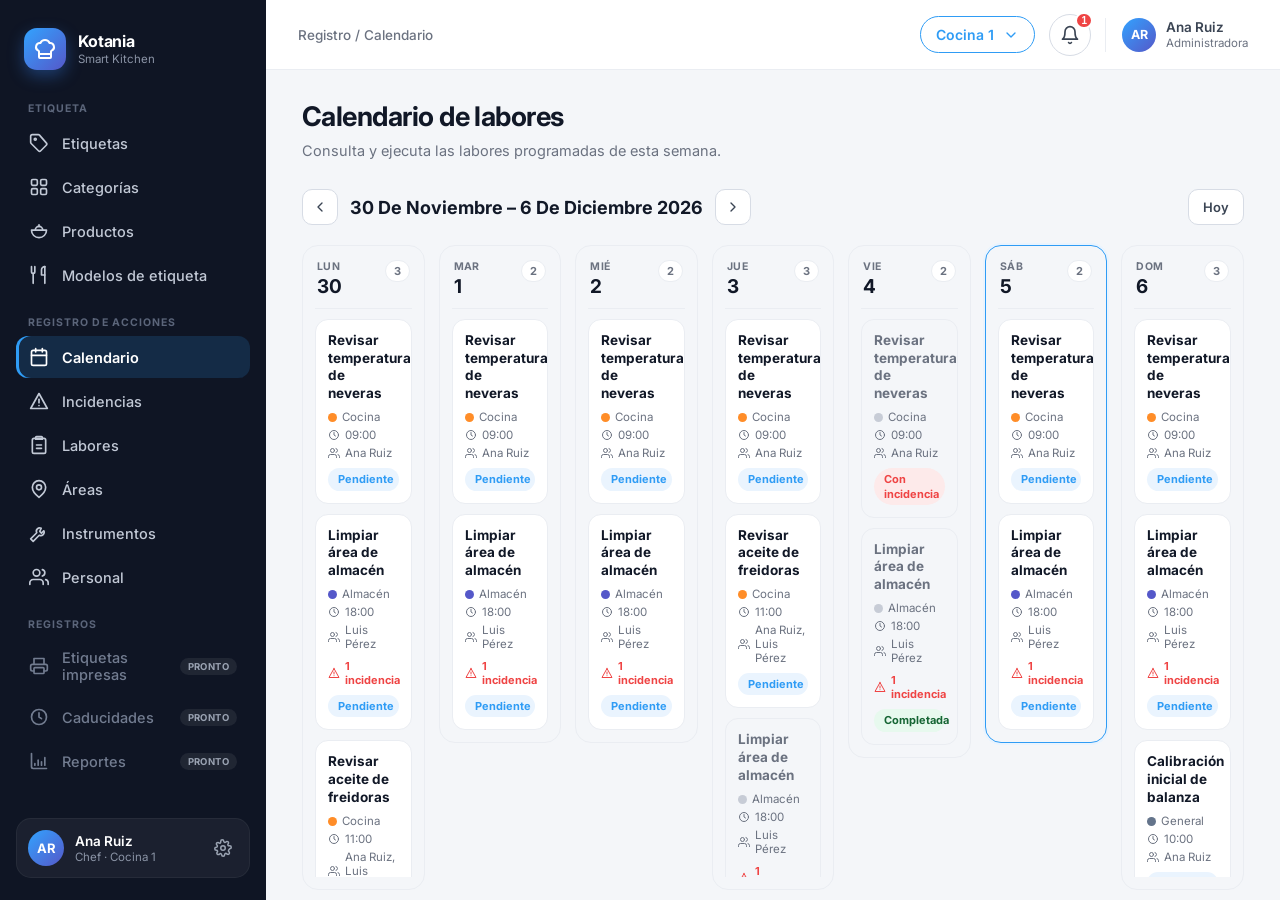
==== commit 786f4966: "feat: add image support to incident comments and enable editing and deletion functionality" ====
--- a/calendario/index.html
+++ b/calendario/index.html
@@ -27,6 +27,7 @@
   </div>
   <script src="../shared/store.js"></script>
   <script src="../shared/shell.js"></script>
+  <script src="../shared/image-upload.js"></script>
   <script src="./calendario.js"></script>
 </body>
 
--- a/shared/common.css
+++ b/shared/common.css
@@ -339,7 +339,9 @@
 .editside {
           display: flex;
           flex-direction: column;
-          gap: 18px
+          gap: 18px;
+          position: sticky;
+          top: 24px
         }
 
 .sidecard {
@@ -1374,6 +1376,10 @@
               grid-template-columns: 1fr
             }
 
+  .editside {
+              position: static !important
+            }
+
   .swatches {
               gap: 8px
             }
@@ -1712,6 +1718,7 @@
 
 .colstoggle {
           display: flex;
+          flex-wrap: wrap;
           border: 1.5px solid var(--line-2);
           border-radius: 10px;
           overflow: hidden
@@ -1818,3 +1825,255 @@
             }
 
 }
+
+.severity-dot {
+          width: 10px;
+          height: 10px;
+          border-radius: 50%;
+          flex-shrink: 0;
+          display: inline-block
+        }
+
+.severity-badge {
+          font-size: 11px;
+          font-weight: 700;
+          padding: 4px 10px;
+          border-radius: 999px;
+          white-space: nowrap;
+          display: inline-flex;
+          align-items: center;
+          gap: 6px
+        }
+
+.severity-dot.severity-green {
+          background: #22C55E
+        }
+
+.severity-dot.severity-yellow {
+          background: #F0B90D
+        }
+
+.severity-dot.severity-red {
+          background: #EF4444
+        }
+
+.severity-badge.severity-green {
+          background: #e7f9ee;
+          color: #166534
+        }
+
+.severity-badge.severity-yellow {
+          background: #fef9e7;
+          color: #92400e
+        }
+
+.severity-badge.severity-red {
+          background: #fdeaea;
+          color: #b91c1c
+        }
+
+.cal-head {
+          display: flex;
+          align-items: center;
+          gap: 12px;
+          margin-bottom: 20px
+        }
+
+.cal-month-label {
+          font-size: 18px;
+          font-weight: 700;
+          color: var(--t1);
+          text-transform: capitalize;
+          min-width: 170px
+        }
+
+.cal-nav-btn {
+          width: 36px;
+          height: 36px;
+          border-radius: 10px;
+          border: 1px solid var(--line-2);
+          background: #fff;
+          color: var(--t2);
+          display: flex;
+          align-items: center;
+          justify-content: center;
+          cursor: pointer
+        }
+
+.cal-today-btn {
+          height: 36px;
+          padding: 0 14px;
+          border-radius: 10px;
+          border: 1px solid var(--line-2);
+          background: #fff;
+          color: var(--t2);
+          font-family: inherit;
+          font-size: 13px;
+          font-weight: 600;
+          cursor: pointer;
+          margin-left: auto
+        }
+
+.cal-status-pill {
+          font-size: 11px;
+          font-weight: 700;
+          padding: 4px 10px;
+          border-radius: 999px;
+          white-space: normal;
+          line-height: 1.3;
+          max-width: 100%;
+          box-sizing: border-box;
+          align-self: flex-start
+        }
+
+.cal-status-pill.pendiente {
+          background: var(--brand-50);
+          color: var(--brand)
+        }
+
+.cal-status-pill.completada {
+          background: #e7f9ee;
+          color: #166534
+        }
+
+.cal-status-pill.incidencia {
+          background: #fdeaea;
+          color: var(--red)
+        }
+
+.status-toggle {
+          display: flex;
+          border: 1.5px solid var(--line-2);
+          border-radius: 10px;
+          overflow: hidden;
+          margin-top: 12px
+        }
+
+.status-btn {
+          flex: 1;
+          padding: 9px 6px;
+          border: 0;
+          background: transparent;
+          font-family: inherit;
+          font-size: 12.5px;
+          font-weight: 700;
+          color: var(--t3);
+          cursor: pointer;
+          transition: all .15s;
+          border-right: 1px solid var(--line-2)
+        }
+
+.status-btn:last-child {
+          border-right: 0
+        }
+
+.status-btn.ok.on {
+          background: #22C55E;
+          color: #fff
+        }
+
+.status-btn.incidencia.on {
+          background: var(--red);
+          color: #fff
+        }
+
+.status-btn.na.on {
+          background: var(--t3);
+          color: #fff
+        }
+
+.status-btn.abierta.on {
+          background: var(--red);
+          color: #fff
+        }
+
+.status-btn.en_seguimiento.on {
+          background: #F0B90D;
+          color: #fff
+        }
+
+.status-btn.resuelta.on {
+          background: #22C55E;
+          color: #fff
+        }
+
+.filter-chip {
+          height: 36px;
+          padding: 0 14px;
+          border-radius: 999px;
+          border: 1.5px solid var(--line-2);
+          background: #fff;
+          font-family: inherit;
+          font-size: 13px;
+          font-weight: 600;
+          color: var(--t2);
+          cursor: pointer;
+          transition: all .15s;
+          display: flex;
+          align-items: center;
+          gap: 6px
+        }
+
+.filter-chip.on {
+          border-color: var(--brand);
+          background: var(--brand-50);
+          color: var(--brand)
+        }
+
+.img-attach-btn {
+          display: inline-flex;
+          align-items: center;
+          gap: 8px;
+          height: 40px;
+          padding: 0 14px;
+          border-radius: 11px;
+          border: 1.5px dashed var(--line-2);
+          background: transparent;
+          color: var(--t3);
+          font-family: inherit;
+          font-size: 13px;
+          font-weight: 600;
+          cursor: pointer
+        }
+
+.img-thumb-wrap {
+          position: relative;
+          display: inline-block;
+          margin-top: 4px
+        }
+
+.img-thumb {
+          max-width: 160px;
+          max-height: 160px;
+          border-radius: 12px;
+          border: 1px solid var(--line);
+          display: block;
+          object-fit: cover
+        }
+
+.img-thumb-remove {
+          position: absolute;
+          top: -8px;
+          right: -8px;
+          width: 24px;
+          height: 24px;
+          border-radius: 50%;
+          border: 1px solid var(--line);
+          background: #fff;
+          color: var(--red);
+          display: flex;
+          align-items: center;
+          justify-content: center;
+          cursor: pointer;
+          box-shadow: var(--sh-sm)
+        }
+
+.img-full {
+          max-width: 100%;
+          max-height: 320px;
+          border-radius: 14px;
+          border: 1px solid var(--line);
+          display: block;
+          margin-top: 12px;
+          cursor: zoom-in
+        }
--- a/calendario/calendario.css
+++ b/calendario/calendario.css
@@ -1,240 +1,130 @@
-.cal-wrap {
+.kanban-board {
           display: grid;
-          grid-template-columns: 1fr 360px;
-          gap: 24px;
+          grid-template-columns: repeat(7, 1fr);
+          gap: 14px;
           align-items: start
         }
 
-.cal-card {
+.kanban-col {
+          background: var(--bg);
+          border: 1.5px solid var(--line);
+          border-radius: 16px;
+          padding: 12px;
+          display: flex;
+          flex-direction: column;
+          gap: 10px;
+          min-height: 160px;
+          min-width: 0
+        }
+
+.kanban-col.today {
+          border-color: var(--brand);
+          box-shadow: 0 0 0 2px var(--brand-50)
+        }
+
+.kanban-col-head {
+          display: flex;
+          align-items: flex-start;
+          justify-content: space-between;
+          padding: 2px 2px 10px;
+          border-bottom: 1px solid var(--line)
+        }
+
+.kanban-col-day {
+          font-size: 10.5px;
+          font-weight: 700;
+          color: var(--t3);
+          text-transform: uppercase;
+          letter-spacing: .04em
+        }
+
+.kanban-col-num {
+          font-size: 19px;
+          font-weight: 700;
+          color: var(--t1);
+          margin-top: 2px
+        }
+
+.kanban-col-count {
+          font-size: 11px;
+          font-weight: 700;
+          color: var(--t3);
           background: #fff;
           border: 1px solid var(--line);
-          border-radius: 20px;
-          padding: 22px;
-          box-shadow: var(--sh-sm)
-        }
-
-.cal-head {
-          display: flex;
-          align-items: center;
-          gap: 12px;
-          margin-bottom: 18px
-        }
-
-.cal-month-label {
-          font-size: 18px;
-          font-weight: 700;
-          color: var(--t1);
-          text-transform: capitalize;
-          min-width: 170px
-        }
-
-.cal-nav-btn {
-          width: 36px;
-          height: 36px;
-          border-radius: 10px;
-          border: 1px solid var(--line-2);
+          padding: 3px 8px;
+          border-radius: 999px;
+          flex-shrink: 0
+        }
+
+.kanban-col-body {
+          display: flex;
+          flex-direction: column;
+          gap: 10px;
+          max-height: 62vh;
+          overflow-y: auto
+        }
+
+.kanban-empty {
+          font-size: 12px;
+          color: var(--t3);
+          text-align: center;
+          padding: 18px 4px
+        }
+
+.kanban-card {
           background: #fff;
-          color: var(--t2);
-          display: flex;
-          align-items: center;
-          justify-content: center;
-          cursor: pointer
-        }
-
-.cal-today-btn {
-          height: 36px;
-          padding: 0 14px;
-          border-radius: 10px;
-          border: 1px solid var(--line-2);
-          background: #fff;
-          color: var(--t2);
-          font-family: inherit;
-          font-size: 13px;
-          font-weight: 600;
-          cursor: pointer;
-          margin-left: auto
-        }
-
-.cal-weekdays {
-          display: grid;
-          grid-template-columns: repeat(7, 1fr);
-          gap: 6px;
-          margin-bottom: 6px
-        }
-
-.cal-weekday {
-          text-align: center;
-          font-size: 11.5px;
-          font-weight: 700;
-          color: var(--t3);
-          text-transform: uppercase;
-          letter-spacing: .04em;
-          padding: 6px 0
-        }
-
-.cal-grid {
-          display: grid;
-          grid-template-columns: repeat(7, 1fr);
-          gap: 6px
-        }
-
-.cal-cell {
-          aspect-ratio: 1;
-          border-radius: 12px;
           border: 1.5px solid var(--line);
-          background: #fff;
-          padding: 8px;
-          display: flex;
-          flex-direction: column;
-          gap: 4px;
+          border-radius: 13px;
+          padding: 12px;
           cursor: pointer;
           transition: all .15s;
-          min-height: 64px;
-          min-width: 0;
-          overflow: hidden
-        }
-
-.cal-cell:hover {
+          display: flex;
+          flex-direction: column;
+          gap: 8px
+        }
+
+.kanban-card:hover {
           border-color: var(--line-2);
+          box-shadow: var(--sh-sm)
+        }
+
+.kanban-card.done {
           background: var(--bg)
         }
 
-.cal-cell.other-month {
-          opacity: .38
-        }
-
-.cal-cell.today {
-          border-color: var(--brand);
-          box-shadow: 0 0 0 2px var(--brand-50)
-        }
-
-.cal-cell.selected {
-          background: var(--brand-50);
-          border-color: var(--brand)
-        }
-
-.cal-cell-num {
-          font-size: 13px;
-          font-weight: 700;
-          color: var(--t1)
-        }
-
-.cal-cell-badges {
-          display: flex;
-          flex-wrap: wrap;
-          gap: 3px;
-          margin-top: auto
-        }
-
-.cal-badge {
-          font-size: 10px;
-          font-weight: 700;
-          padding: 2px 6px;
-          border-radius: 999px;
-          white-space: nowrap
-        }
-
-.cal-badge-pending {
-          background: var(--brand-50);
-          color: var(--brand)
-        }
-
-.cal-badge-done {
-          background: #e7f9ee;
-          color: #166534
-        }
-
-.cal-badge-alert {
-          width: 8px;
-          height: 8px;
-          padding: 0;
-          border-radius: 50%;
-          background: var(--red)
-        }
-
-.cal-panel-date {
-          font-size: 16px;
+.kanban-card-name {
+          font-size: 13.5px;
           font-weight: 700;
           color: var(--t1);
-          margin-bottom: 4px;
-          text-transform: capitalize
-        }
-
-.cal-panel-sub {
-          font-size: 13px;
-          color: var(--t3);
-          margin-bottom: 18px
-        }
-
-.cal-occ-list {
-          display: flex;
-          flex-direction: column;
-          gap: 10px
-        }
-
-.cal-occ-item {
-          border: 1.5px solid var(--line);
-          border-radius: 14px;
-          padding: 14px
-        }
-
-.cal-occ-top {
-          display: flex;
-          align-items: flex-start;
-          justify-content: space-between;
-          gap: 8px
-        }
-
-.cal-occ-name {
-          font-size: 14px;
-          font-weight: 700;
-          color: var(--t1)
-        }
-
-.cal-occ-meta {
-          display: flex;
-          flex-wrap: wrap;
-          align-items: center;
-          gap: 4px 12px;
-          font-size: 12px;
-          color: var(--t3);
-          margin-top: 6px
-        }
-
-.cal-occ-meta-item {
+          line-height: 1.3
+        }
+
+.kanban-card.done .kanban-card-name {
+          color: var(--t3)
+        }
+
+.kanban-card-meta {
+          display: flex;
+          flex-direction: column;
+          gap: 4px;
+          font-size: 11.5px;
+          color: var(--t3)
+        }
+
+.kanban-meta-item {
           display: flex;
           align-items: center;
           gap: 5px
         }
 
-.cal-status-pill {
+.kanban-inc-tag {
+          display: flex;
+          align-items: center;
+          gap: 5px;
           font-size: 11px;
           font-weight: 700;
-          padding: 4px 10px;
-          border-radius: 999px;
-          white-space: nowrap;
-          flex-shrink: 0
-        }
-
-.cal-status-pill.pendiente {
-          background: var(--brand-50);
-          color: var(--brand)
-        }
-
-.cal-status-pill.completada {
-          background: #e7f9ee;
-          color: #166534
-        }
-
-.cal-status-pill.incidencia {
-          background: #fdeaea;
-          color: var(--red)
-        }
-
-.cal-occ-actions {
-          margin-top: 12px;
-          display: flex;
-          justify-content: flex-end
+          color: var(--red);
+          align-self: flex-start
         }
 
 .exec-item {
@@ -244,6 +134,27 @@
           margin-bottom: 12px
         }
 
+.exec-item-warning {
+          display: flex;
+          align-items: flex-start;
+          gap: 8px;
+          padding: 10px 12px;
+          border-radius: 10px;
+          font-size: 12.5px;
+          font-weight: 600;
+          margin-bottom: 12px
+        }
+
+.exec-item-warning.severity-yellow {
+          background: #fef9e7;
+          color: #92400e
+        }
+
+.exec-item-warning.severity-red {
+          background: #fdeaea;
+          color: #b91c1c
+        }
+
 .exec-item-head {
           display: flex;
           align-items: center;
@@ -264,89 +175,70 @@
           margin-bottom: 10px
         }
 
-.status-toggle {
-          display: flex;
+
+.exec-incidencia-block {
+          margin-top: 14px;
+          padding-top: 14px;
+          border-top: 1px dashed var(--line-2)
+        }
+
+.exec-incidencia-block label {
+          display: block;
+          font-size: 12px;
+          font-weight: 700;
+          color: var(--t3);
+          text-transform: uppercase;
+          letter-spacing: .08em;
+          margin-bottom: 8px
+        }
+
+.exec-incidencia-block label:not(:first-child) {
+          margin-top: 14px
+        }
+
+.severity-pick-row {
+          display: flex;
+          flex-wrap: wrap;
+          gap: 8px
+        }
+
+.severity-pick-btn {
+          padding: 8px 12px;
+          border-radius: 10px;
           border: 1.5px solid var(--line-2);
-          border-radius: 10px;
-          overflow: hidden;
-          margin-top: 12px
-        }
-
-.status-btn {
-          flex: 1;
-          padding: 9px 6px;
-          border: 0;
-          background: transparent;
+          background: #fff;
           font-family: inherit;
           font-size: 12.5px;
-          font-weight: 700;
-          color: var(--t3);
+          font-weight: 600;
+          color: var(--t2);
           cursor: pointer;
-          transition: all .15s;
-          border-right: 1px solid var(--line-2)
-        }
-
-.status-btn:last-child {
-          border-right: 0
-        }
-
-.status-btn.ok.on {
-          background: #22C55E;
-          color: #fff
-        }
-
-.status-btn.incidencia.on {
-          background: var(--red);
-          color: #fff
-        }
-
-.status-btn.na.on {
-          background: var(--t3);
-          color: #fff
+          transition: all .15s
+        }
+
+.severity-pick-btn.severity-yellow.on {
+          border-color: #F0B90D;
+          background: #fef9e7;
+          color: #92400e
+        }
+
+.severity-pick-btn.severity-red.on {
+          border-color: #EF4444;
+          background: #fdeaea;
+          color: #b91c1c
         }
 
 @media (max-width: 768px) {
 
-  .cal-wrap {
-              grid-template-columns: 1fr
+  .kanban-board {
+              grid-template-columns: none;
+              grid-auto-flow: column;
+              grid-auto-columns: 78vw;
+              overflow-x: auto;
+              padding-bottom: 6px
             }
 
-  .cal-weekdays,
-  .cal-grid {
-              gap: 3px
-            }
-
-  .cal-weekday {
-              font-size: 9.5px;
-              padding: 4px 0
-            }
-
-  .cal-cell {
-              min-height: 44px;
-              padding: 4px 2px;
-              border-radius: 8px;
-              gap: 2px
-            }
-
-  .cal-cell-num {
-              font-size: 11px
-            }
-
-  .cal-cell-badges {
-              gap: 2px
-            }
-
-  .cal-badge {
-              font-size: 8px;
-              padding: 1px 3px;
-              white-space: normal;
-              line-height: 1.15;
-              text-align: center
-            }
-
-  .cal-badge-alert {
-              width: 6px;
-              height: 6px
+  .kanban-col-body {
+              max-height: none
             }
 
   .cal-month-label {
@@ -355,8 +247,4 @@
               flex: 1
             }
 
-  .cal-card {
-              padding: 12px
-            }
-
 }
